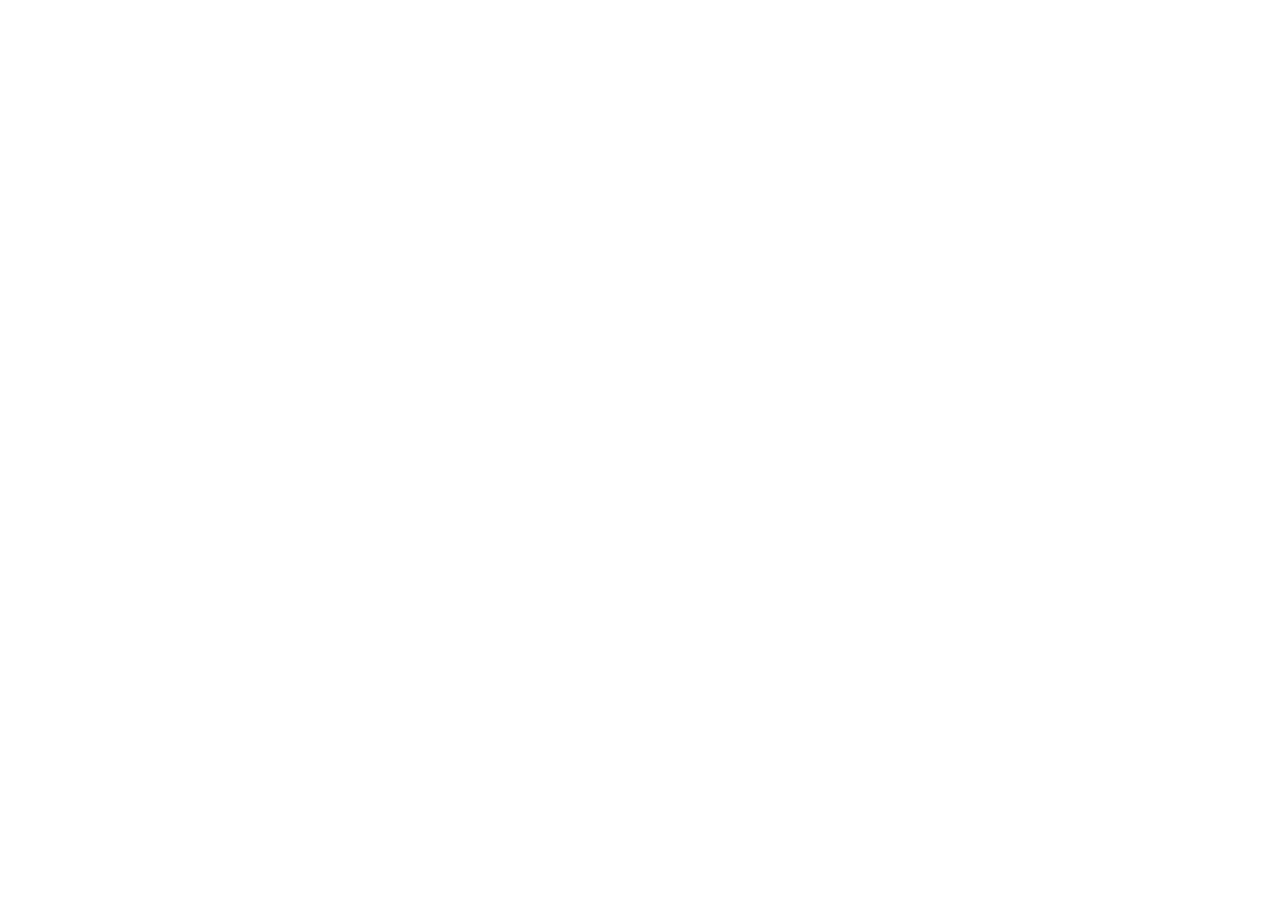
==== index.html @ 3e3c0843 "Initial commit" ====
<!DOCTYPE html>
<html lang="en">
<head>
  <meta charset="UTF-8">
  <meta name="viewport" content="width=device-width, initial-scale=1.0">
  <title>Learning how to learn</title>
</head>
<body>
  <div class="page">
    <header class="header">

    </header>
    <main class="content">
      <section class="description">
      </section>

      <section class="digits">
      </section>

      <section class="feynman">
      </section>

      <section class="kaufman">
      </section>
    </main>
    <footer class="footer">

    </footer>
  </div>
</body>
</html>
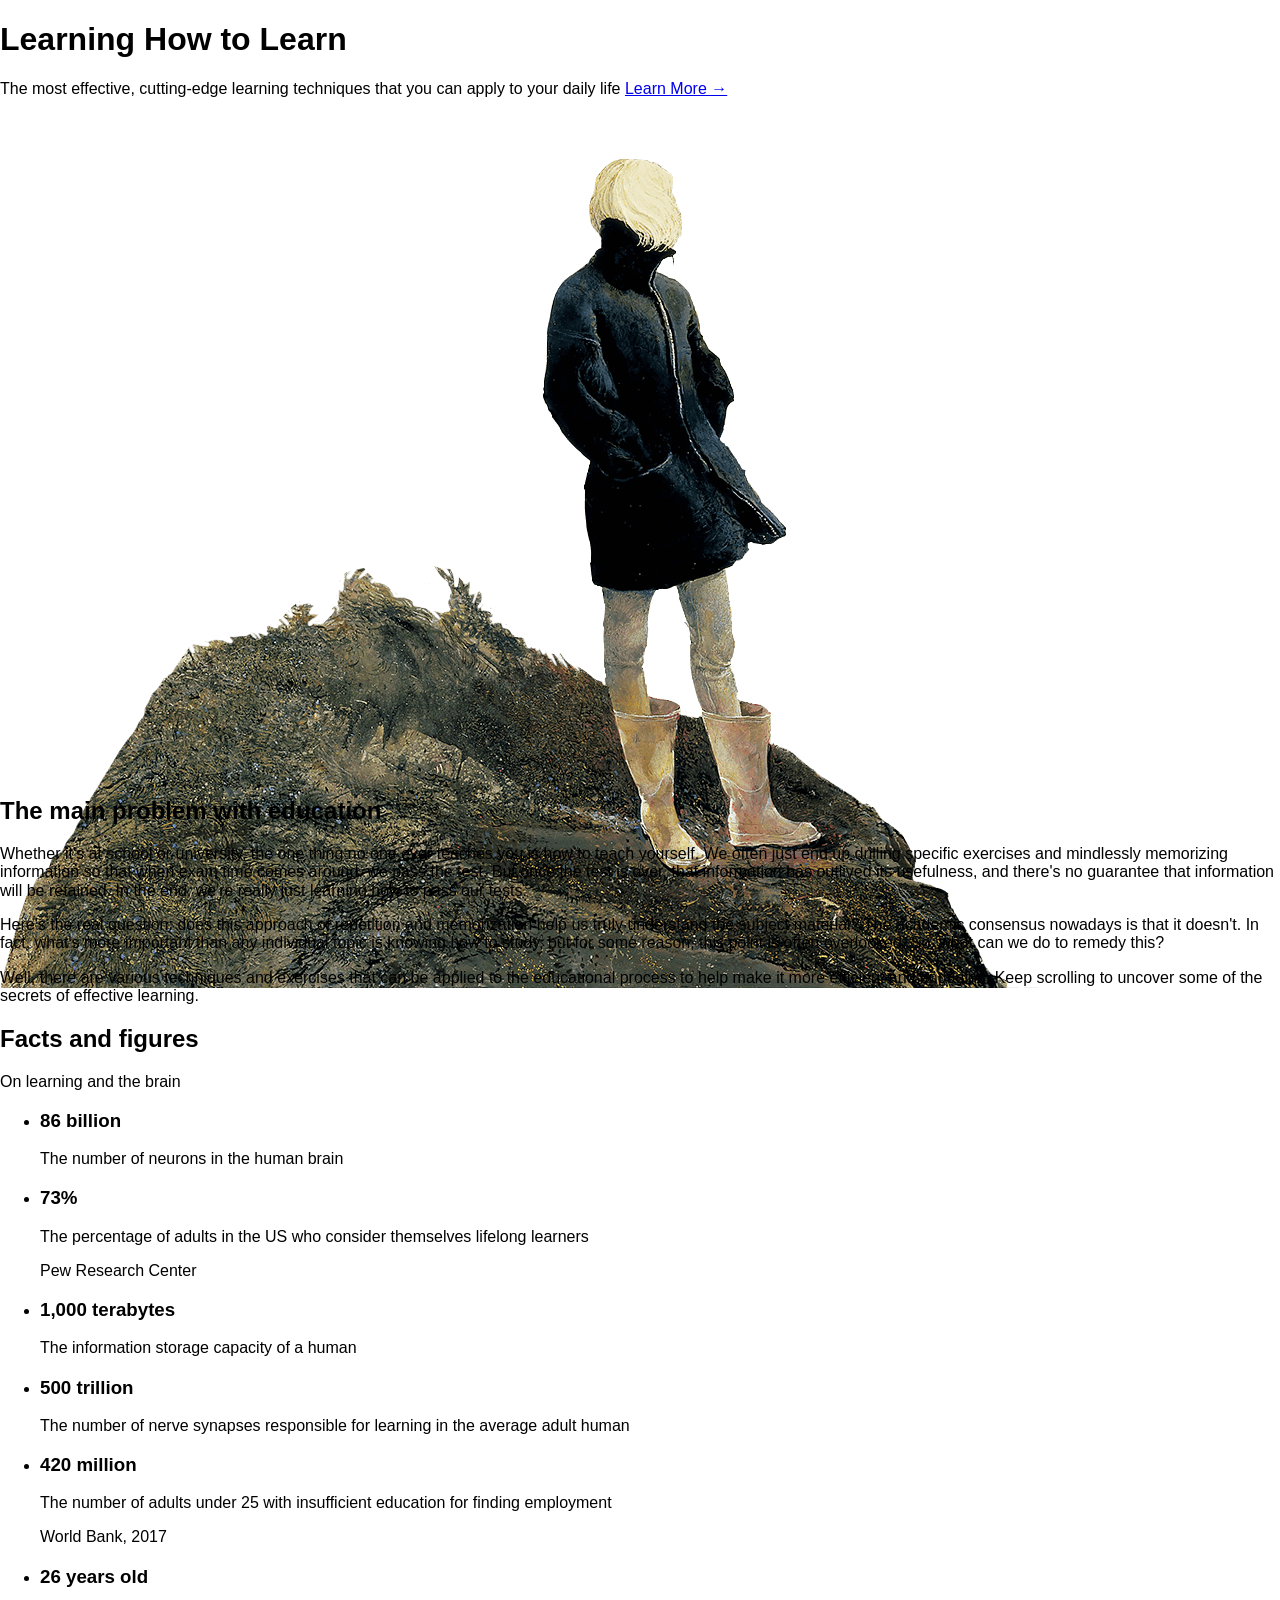
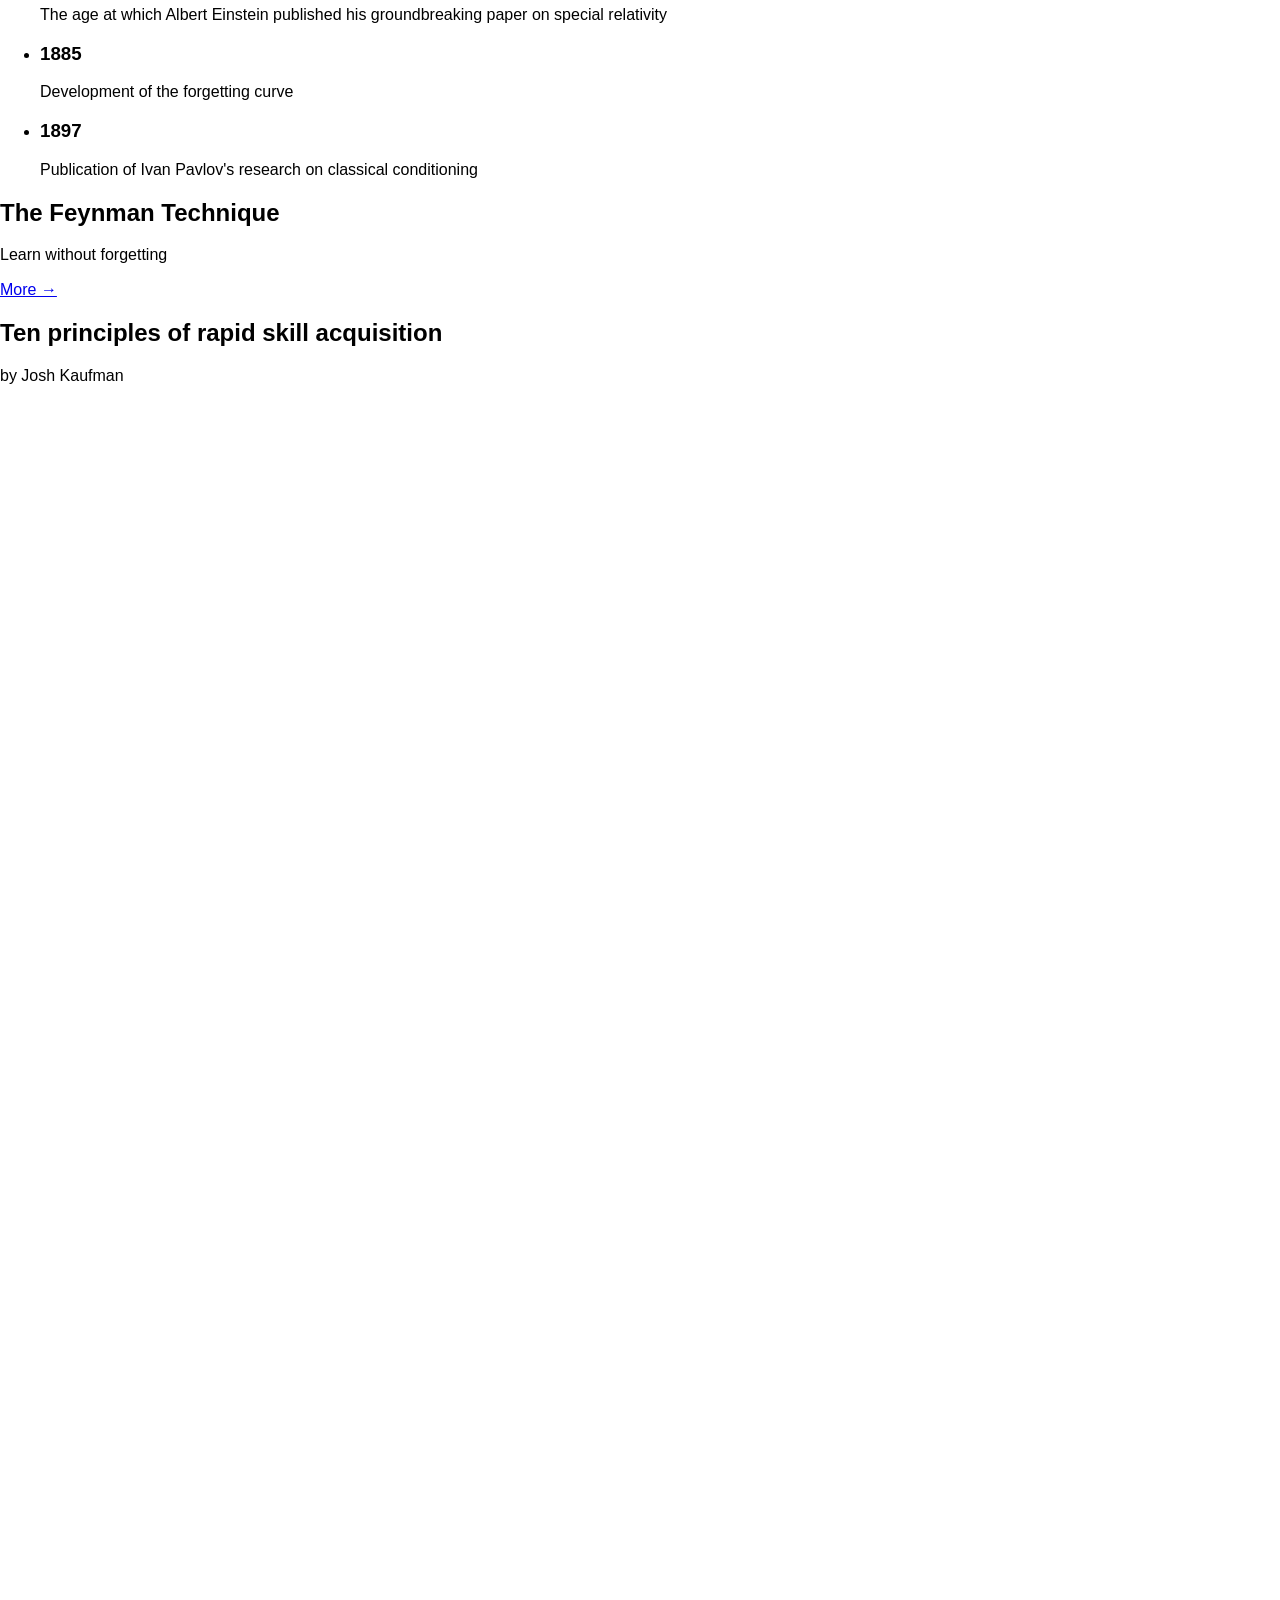
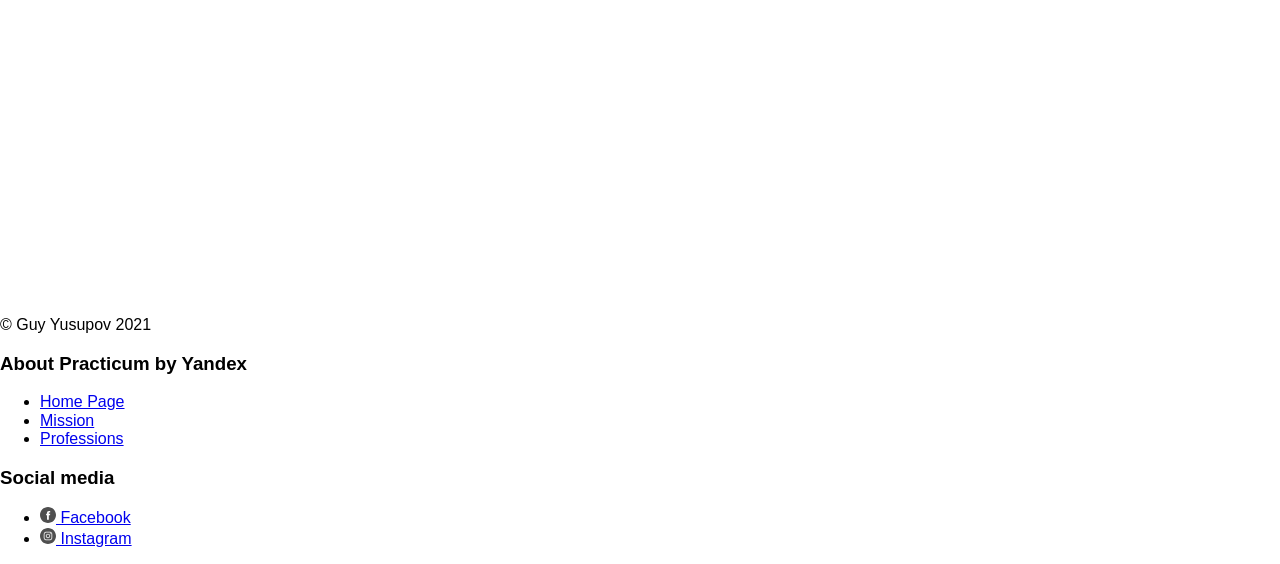
==== commit 91895729: "Update index.html" ====
--- a/index.html
+++ b/index.html
@@ -1,30 +1,168 @@
-<!DOCTYPE html>
-<html lang="en">
+
 <head>
   <meta charset="UTF-8">
   <meta name="viewport" content="width=device-width, initial-scale=1.0">
+  <link rel="stylesheet" href="./styles/normalize.css">
+  <link rel="stylesheet" href="./styles/style.css">
   <title>Learning how to learn</title>
 </head>
 <body>
   <div class="page">
     <header class="header">
-
+      <div class="logo logo_place_header"></div>
+      <h1 class="header__title">Learning How to Learn</h1>
+      <p class="header__subtitle">
+        The most effective, cutting-edge learning techniques that you can apply to your daily life <a class="header__link" href="#">Learn More &rarr;</a>
+        </p>
+      <img src="./images/header-image.png" class="header__main-illustration" alt="A blonde woman is standing on a hill and watch backward on a blue box">
+      <div class="header__square-pic"></div>
     </header>
     <main class="content">
       <section class="description">
+        <div class="two-columns">
+          <h2 class="two-columns__brief">The main problem with education</h2>
+          <div class="two-columns__main-text">
+            <p class="two-columns__paragraph">
+              Whether it's at school or university, the one thing no one ever teaches you is how to teach yourself. We often just end up drilling specific exercises and mindlessly memorizing information so that when exam time comes around, we pass the test. But once the test is over, that information has outlived its usefulness, and there's no guarantee that information will be retained. In the end, we're really just learning how to pass our tests.
+            </p>
+            <p class="two-columns__paragraph">
+              <span class="two-columns__span-accent">Here's the real question:</span> does this approach of repetition and memorization help us truly understand the subject material? The academic consensus nowadays is that it doesn't. In fact, what's more important than any individual topic is knowing how to study, but for some reason, this point is often overlooked. So, what can we do to remedy this?
+            </p>
+            <p class="two-columns__paragraph">
+              Well, there are various techniques and exercises that can be applied to the educational process to help make it more efficient and engaging. Keep scrolling to uncover some of the secrets of effective learning.
+            </p>
+          </div>
+        </div>
       </section>
-
       <section class="digits">
+        <h2 class="section-title">Facts and figures </h2>
+        <p class="section-subtitle">On learning and the brain</p>
+        <ul class="table">
+          <li class="table__cell">
+              <h3 class="table__heading">86 billion</h3>
+              <p class="table__text">The number of neurons in the human brain</p>
+            </li>
+            <li class="table__cell">
+              <h3 class="table__heading">73%</h3>
+              <p class="table__text">The percentage of adults in the US who consider themselves lifelong learners</p>
+                <p class="table__text">Pew Research Center</p>
+            </li>
+            <li class="table__cell">
+              <h3 class="table__heading">1,000 terabytes</h3>
+              <p class="table__text">The information storage capacity of a human</p>
+            </li>
+            <li class="table__cell">
+              <h3 class="table__heading">500 trillion</h3>
+              <p class="table__text">The number of nerve synapses responsible for learning in the average adult human</p>
+            </li>
+              <li class="table__cell">
+                <h3 class="table__heading">420 million</h3>
+                <p class="table__text">The number of adults under 25 with insufficient education for finding employment</p>
+                  <p class="table__text">World Bank, 2017</p>
+              </li>
+              <li class="table__cell">
+                <h3 class="table__heading">26 years old</h3>
+                <p class="table__text">The age at which Albert Einstein published his groundbreaking paper on special relativity</p>
+              </li>
+              <li class="table__cell">
+                <h3 class="table__heading">1885</h3>
+                <p class="table__text">Development of the forgetting curve</p>
+              </li>
+              <li class="table__cell">
+                <h3 class="table__heading">1897</h3>
+                <p class="table__text">Publication of Ivan Pavlov's research on classical conditioning</p>
+              </li>
+            </ul>
       </section>
-
       <section class="feynman">
+        <h2 class="feynman__title">The Feynman Technique</h2>
+        <p class="feynman__subtitle">Learn without forgetting</p>
+        <a class="feynman__link" href="#">More →</a>
       </section>
-
       <section class="kaufman">
+        <h2 class="section-title section-title_theme_dark">Ten principles of rapid skill acquisition </h2>
+        <p class="section-subtitle section-subtitle_theme_dark">by Josh Kaufman</p>
+        <ul class="table table_theme_dark">
+            <li class="table__cell table__cell_theme_dark">
+              <h3 class="table__heading">1</h3>
+              <p class="table__text">Choose a lovable project</p>
+            </li>
+            <li class="table__cell table__cell_theme_dark">
+              <h3 class="table__heading">2</h3>
+              <p class="table__text">Focus your energy on one skill at a time</p>
+              </li>
+            <li class="table__cell table__cell_theme_dark">
+              <h3 class="table__heading">3</h3>
+              <p class="table__text">Define your target performance level</p>
+            </li>
+            <li class="table__cell table__cell_theme_dark">
+              <h3 class="table__heading">4</h3>
+              <p class="table__text">Deconstruct the skill into sub-skills</p>
+            </li>
+            <li class="table__cell table__cell_theme_dark">
+              <h3 class="table__heading">5</h3>
+              <p class="table__text">Obtain critical tools</p>
+            </li>
+            <li class="table__cell table__cell_theme_dark">
+              <h3 class="table__heading">6</h3>
+              <p class="table__text">Eliminate barriers to practice</p>
+            </li>
+            <li class="table__cell table__cell_theme_dark">
+              <h3 class="table__heading">7</h3>
+              <p class="table__text">Make dedicated time for practice</p>
+            </li>
+            <li class="table__cell table__cell_theme_dark">
+              <h3 class="table__heading">8</h3>
+              <p class="table__text">Create fast feedback loops</p>
+            </li>
+            <li class="table__cell table__cell_theme_dark">
+              <h3 class="table__heading">9</h3>
+              <p class="table__text">Practice by the clock in short bursts</p>
+            </li>
+            <li class="table__cell table__cell_theme_dark">
+              <h3 class="table__heading">10</h3>
+              <p class="table__text">Emphasize quantity and speed</p>
+            </li>
+          </ul>
+        <div class="kaufman-triangle"></div>
       </section>
     </main>
     <footer class="footer">
-
+      <div class="footer__columns">
+        <div class="footer__column footer__column_content_copyright">
+          <div class="logo logo_place_footer"></div>
+          <p class="footer__author">&copy; Guy Yusupov 2021</p>
+        </div>
+          <div class="footer__column footer__column_content_about">
+            <h3 class="footer__column-heading">About Practicum by Yandex</h3>
+            <ul class="footer__list">
+              <li>
+                <a class="footer__column-link" href="#">Home Page</a>
+              </li>
+              <li>
+                <a class="footer__column-link" href="#">Mission</a>
+              </li>
+              <li>
+                <a class="footer__column-link" href="#">Professions</a>
+              </li>
+            </ul>
+          </div>
+          <div class="footer__column footer__column_content_social">
+            <h3 class="footer__column-heading">Social media</h3>
+            <ul class="footer__list">
+              <li>
+                <a class="footer__column-link" href="#">
+                  <img class="footer__social-icons" src="./images/facebook_white.svg" alt="facebook"> Facebook
+                  </a>
+              </li>
+              <li>
+                <a class="footer__column-link" href="#">
+                  <img class="footer__social-icons" src="./images/instagram_white.svg" alt="instagram">
+                  Instagram</a>
+              </li>
+            </ul>
+          </div>
+      </div>
     </footer>
   </div>
 </body>
--- a/styles/style.css
+++ b/styles/style.css
@@ -0,0 +1,31 @@
+.page {
+  min-width: 1100px;
+  /* we don't know how to make mobile versions of websites yet, */
+  /* so here we've set a minimum page width */
+  max-width: 1600px;
+  /* here we've set a maximum page width */
+  margin: 0 auto;
+  /* this ensures that all content is centered on screens wider than 1600px */
+  font-family: 'Helvetica Neue', Arial, sans-serif;
+}
+
+.header {
+  height: 100vh;
+  min-height: 600px;
+  max-height: 756px;
+  /* parameters for the header section */
+}
+
+/* here we have two examples of selectors in order to remind you how to set styles for elements */
+.header__square-pic {
+  height: 568px;
+  width: 568px;
+}
+
+/* including elements with key-value modifiers */
+.table__cell_theme_dark {
+  width: 200px;
+  color: white;
+  margin-right: 0;
+  margin-top: 80px;
+}
